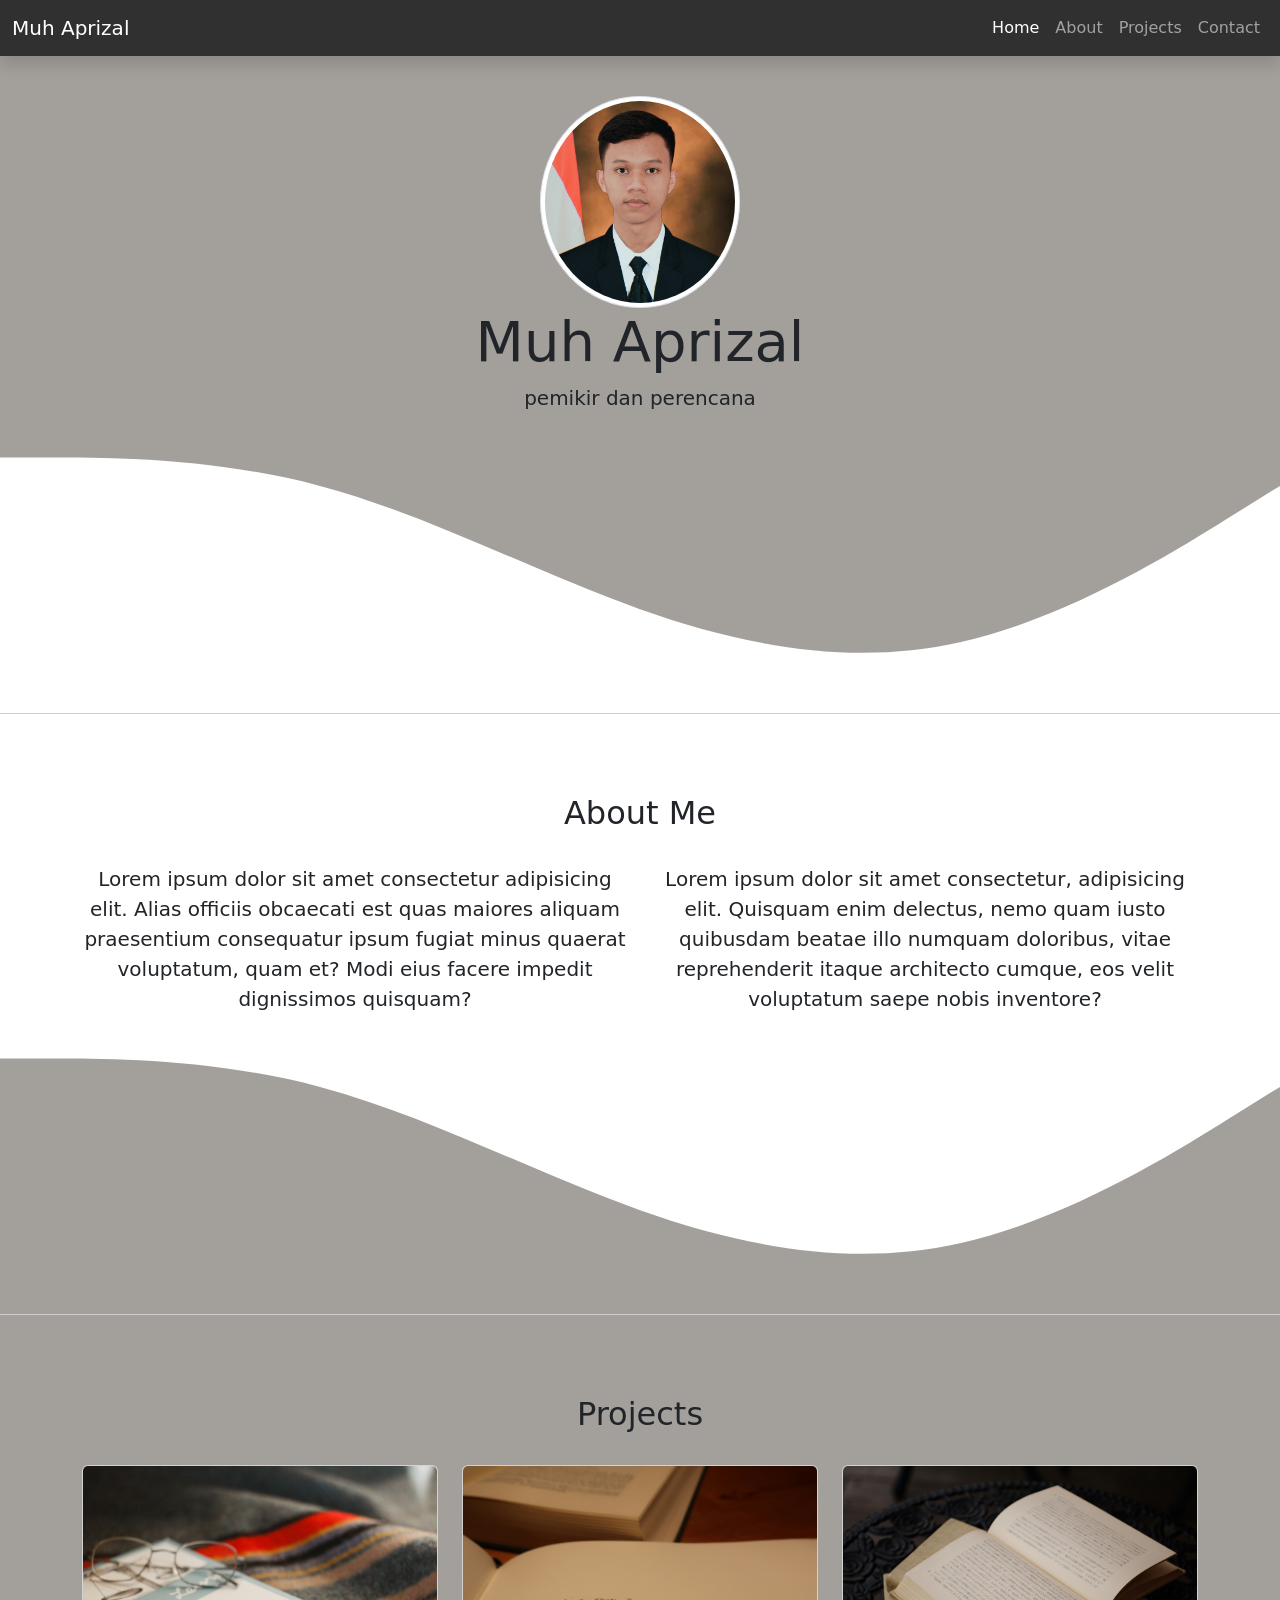
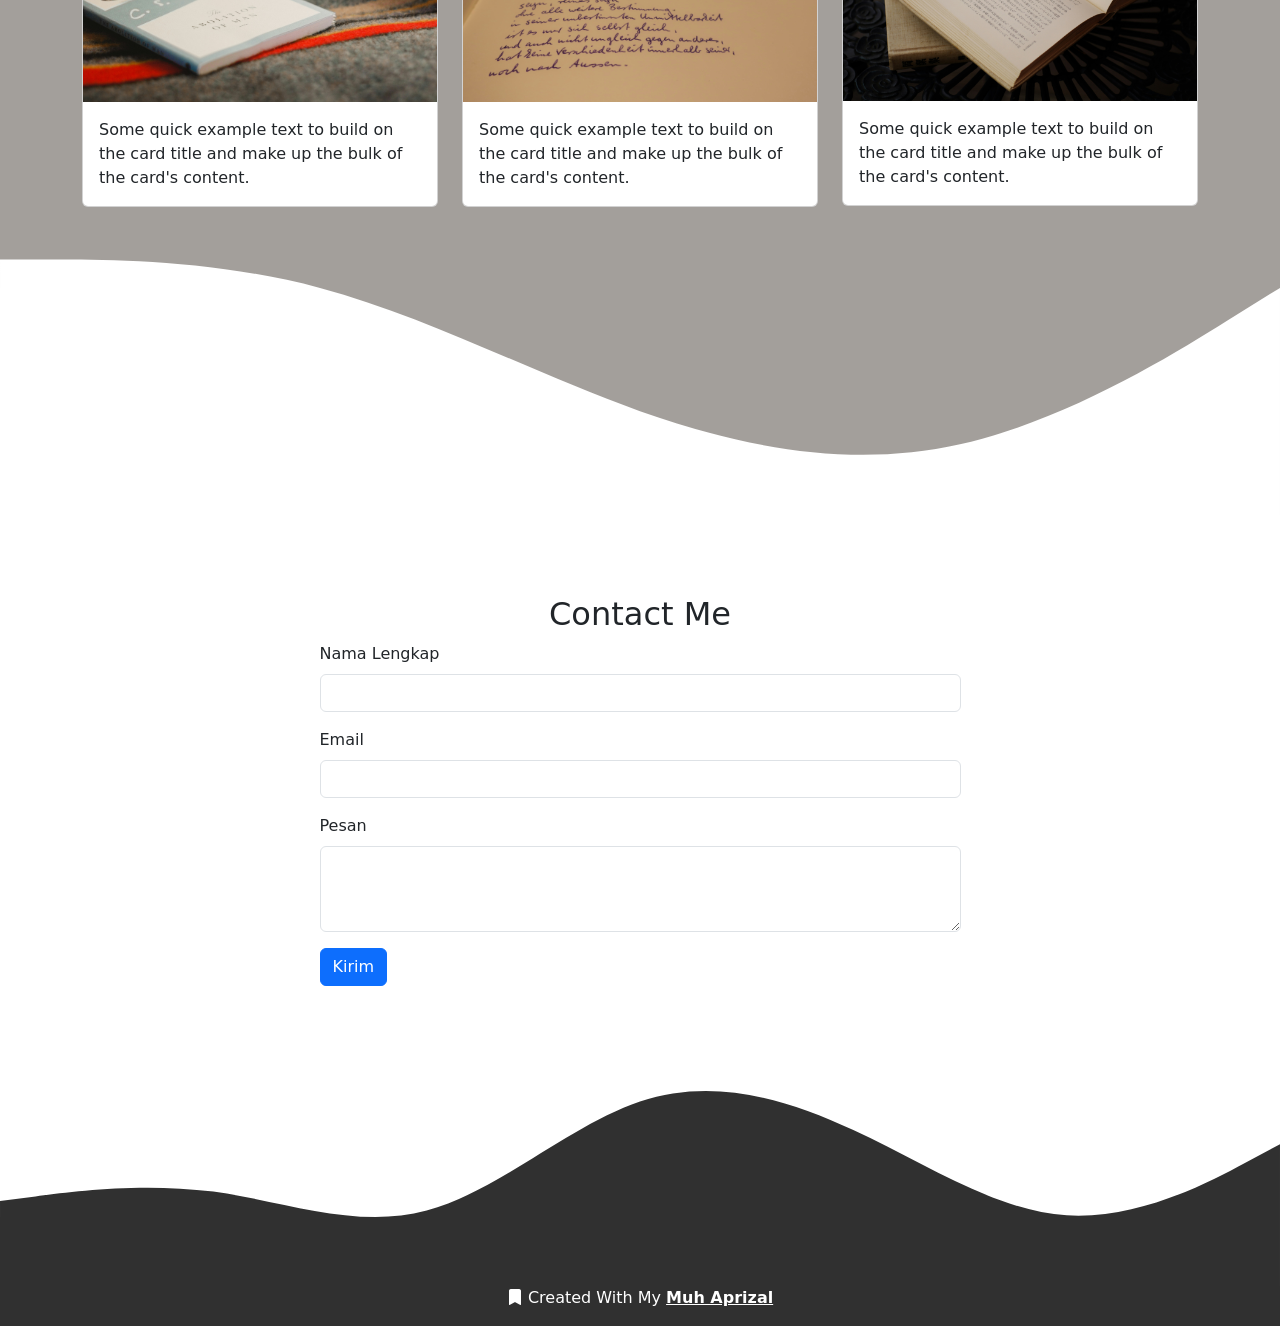
==== index.html @ a12b30f6 "p1" ====
<!DOCTYPE html>
<html lang="en">
  <head>
    <!-- Required meta tags -->
    <meta charset="utf-8" />
    <meta name="viewport" content="width=device-width, initial-scale=1" />

    <!-- Bootstrap CSS -->
    <link href="https://cdn.jsdelivr.net/npm/bootstrap@5.0.2/dist/css/bootstrap.min.css" rel="stylesheet" integrity="sha384-EVSTQN3/azprG1Anm3QDgpJLIm9Nao0Yz1ztcQTwFspd3yD65VohhpuuCOmLASjC" crossorigin="anonymous" />

    <!--Bootstrap Icon-->
    <link rel="stylesheet" href="https://cdn.jsdelivr.net/npm/bootstrap-icons@1.11.3/font/bootstrap-icons.min.css" />

    <!--my css-->
    <link rel="stylesheet" href="style.css" />

    <title>Portofolio Aapprzll</title>
  </head>
  <body id="Home">
    <!--Navbar-->
    <nav class="navbar navbar-expand-lg navbar-dark shadow fixed-top">
      <div class="container-fluid">
        <a class="navbar-brand" href="#">Muh Aprizal</a>
        <button class="navbar-toggler" type="button" data-bs-toggle="collapse" data-bs-target="#navbarNavAltMarkup" aria-controls="navbarNavAltMarkup" aria-expanded="false" aria-label="Toggle navigation">
          <span class="navbar-toggler-icon"></span>
        </button>
        <div class="collapse navbar-collapse" id="navbarNavAltMarkup">
          <div class="navbar-nav ms-auto">
            <a class="nav-link active" aria-current="page" href="#Home">Home</a>
            <a class="nav-link" href="#about">About</a>
            <a class="nav-link" href="#Projects">Projects</a>
            <a class="nav-link" href="#contact">Contact</a>
          </div>
        </div>
      </div>
    </nav>
    <!--end navbar-->

    <!--Jumbotroon-->
    <section class="jumbotron text-center">
      <img src="img/aprzl.jpg" alt="aprizal" width="200" class="rounded-circle img-thumbnail" />
      <h1 class="display-4">Muh Aprizal</h1>
      <p class="lead">pemikir dan perencana</p>
      <svg xmlns="http://www.w3.org/2000/svg" viewBox="0 0 1440 320">
        <path
          fill="#ffffff"
          fill-opacity="1"
          d="M0,32L60,32C120,32,240,32,360,64C480,96,600,160,720,202.7C840,245,960,267,1080,240C1200,213,1320,139,1380,101.3L1440,64L1440,320L1380,320C1320,320,1200,320,1080,320C960,320,840,320,720,320C600,320,480,320,360,320C240,320,120,320,60,320L0,320Z"
        ></path>
      </svg>
    </section>
    <!--n jumbotroon-->

    <!--about-->
    <section id="about">
      <div class="container">
        <div class="row text-center mb-4">
          <div class="col">
            <h2>About Me</h2>
          </div>
        </div>
        <div class="row justify-content-center fs-5 text-center">
          <div class="col-md">
            <p>
              Lorem ipsum dolor sit amet consectetur adipisicing elit. Alias officiis obcaecati est quas maiores aliquam praesentium consequatur ipsum fugiat minus quaerat voluptatum, quam et? Modi eius facere impedit dignissimos quisquam?
            </p>
          </div>
          <div class="col-md">
            <p>
              Lorem ipsum dolor sit amet consectetur, adipisicing elit. Quisquam enim delectus, nemo quam iusto quibusdam beatae illo numquam doloribus, vitae reprehenderit itaque architecto cumque, eos velit voluptatum saepe nobis
              inventore?
            </p>
          </div>
        </div>
      </div>
      <svg xmlns="http://www.w3.org/2000/svg" viewBox="0 0 1440 320">
        <path
          fill="#a39f9b"
          fill-opacity="1"
          d="M0,32L60,32C120,32,240,32,360,64C480,96,600,160,720,202.7C840,245,960,267,1080,240C1200,213,1320,139,1380,101.3L1440,64L1440,320L1380,320C1320,320,1200,320,1080,320C960,320,840,320,720,320C600,320,480,320,360,320C240,320,120,320,60,320L0,320Z"
        ></path>
      </svg>
    </section>
    <!--n about-->

    <!--Projects-->
    <section id="Projects">
      <div class="container">
        <div class="row text-center mb-4">
          <div class="col">
            <h2>Projects</h2>
          </div>
        </div>
        <div class="row justify-content-center">
          <div class="col-md-4 mb-4">
            <div class="card">
              <img src="img/proj/1.jpg" class="card-img-top" alt="proj1" />
              <div class="card-body">
                <p class="card-text">Some quick example text to build on the card title and make up the bulk of the card's content.</p>
              </div>
            </div>
          </div>
          <div class="col-md-4 mb-4">
            <div class="card">
              <img src="img/proj/2.jpg" class="card-img-top" alt="proj2" />
              <div class="card-body">
                <p class="card-text">Some quick example text to build on the card title and make up the bulk of the card's content.</p>
              </div>
            </div>
          </div>
          <div class="col-md-4 mb-4">
            <div class="card">
              <img src="img/proj/4.jpg" class="card-img-top" alt="proj4" />
              <div class="card-body">
                <p class="card-text">Some quick example text to build on the card title and make up the bulk of the card's content.</p>
              </div>
            </div>
          </div>
        </div>
      </div>
      <svg xmlns="http://www.w3.org/2000/svg" viewBox="0 0 1440 320">
        <path
          fill="#ffffff"
          fill-opacity="1"
          d="M0,32L60,32C120,32,240,32,360,64C480,96,600,160,720,202.7C840,245,960,267,1080,240C1200,213,1320,139,1380,101.3L1440,64L1440,320L1380,320C1320,320,1200,320,1080,320C960,320,840,320,720,320C600,320,480,320,360,320C240,320,120,320,60,320L0,320Z"
        ></path>
      </svg>
    </section>
    <!--n Projects-->

    <!--contak-->
    <section id="contact">
      <div class="container">
        <div class="row text-center">
          <div class="col">
            <h2>Contact Me</h2>
          </div>
        </div>
        <div class="row justify-content-center mb-3">
          <div class="col-md-7">
            <form>
              <div class="mb-3">
                <label for="name" class="form-label">Nama Lengkap</label>
                <input type="text" class="form-control" id="name" aria-describedby="name" />
              </div>
              <div class="mb-3">
                <label for="email" class="form-label">Email</label>
                <input type="email" class="form-control" id="email" aria-describedby="email" />
              </div>
              <div class="mb-3">
                <label for="pesan" class="form-label">Pesan</label>
                <textarea class="form-control" id="pesan" rows="3"></textarea>
              </div>
              <button type="submit" class="btn btn-primary">Kirim</button>
            </form>
          </div>
        </div>
      </div>
      <svg xmlns="http://www.w3.org/2000/svg" viewBox="0 0 1440 320">
        <path
          fill="#303030"
          fill-opacity="1"
          d="M0,224L40,218.7C80,213,160,203,240,213.3C320,224,400,256,480,234.7C560,213,640,139,720,112C800,85,880,107,960,144C1040,181,1120,235,1200,240C1280,245,1360,203,1400,181.3L1440,160L1440,320L1400,320C1360,320,1280,320,1200,320C1120,320,1040,320,960,320C880,320,800,320,720,320C640,320,560,320,480,320C400,320,320,320,240,320C160,320,80,320,40,320L0,320Z"
        ></path>
      </svg>
    </section>
    <!--n contak-->

    <!--footer-->
    <footer id="penulis">
      <p class="text-white text-center pb-3"><i class="bi bi-bookmark-fill"></i> Created With My <a href="#" class="text-white fw-bold">Muh Aprizal</a></p>
    </footer>
    <!--n footer-->

    <!-- Optional JavaScript; choose one of the two! -->

    <!-- Option 1: Bootstrap Bundle with Popper -->
    <script src="https://cdn.jsdelivr.net/npm/bootstrap@5.0.2/dist/js/bootstrap.bundle.min.js" integrity="sha384-MrcW6ZMFYlzcLA8Nl+NtUVF0sA7MsXsP1UyJoMp4YLEuNSfAP+JcXn/tWtIaxVXM" crossorigin="anonymous"></script>

    <!-- Option 2: Separate Popper and Bootstrap JS -->
    <!--
    <script src="https://cdn.jsdelivr.net/npm/@popperjs/core@2.9.2/dist/umd/popper.min.js" integrity="sha384-IQsoLXl5PILFhosVNubq5LC7Qb9DXgDA9i+tQ8Zj3iwWAwPtgFTxbJ8NT4GN1R8p" crossorigin="anonymous"></script>
    <script src="https://cdn.jsdelivr.net/npm/bootstrap@5.0.2/dist/js/bootstrap.min.js" integrity="sha384-cVKIPhGWiC2Al4u+LWgxfKTRIcfu0JTxR+EQDz/bgldoEyl4H0zUF0QKbrJ0EcQF" crossorigin="anonymous"></script>
    -->
  </body>
</html>
---- style.css ----
.jumbotron {
  padding-top: 6rem;
  background-color: #a39f9b;
}

.navbar {
  background-color: #303030;
}

#Projects {
  background-color: #a39f9b;
}

#penulis {
  background-color: #303030;
}

section {
  padding-top: 5rem;
}
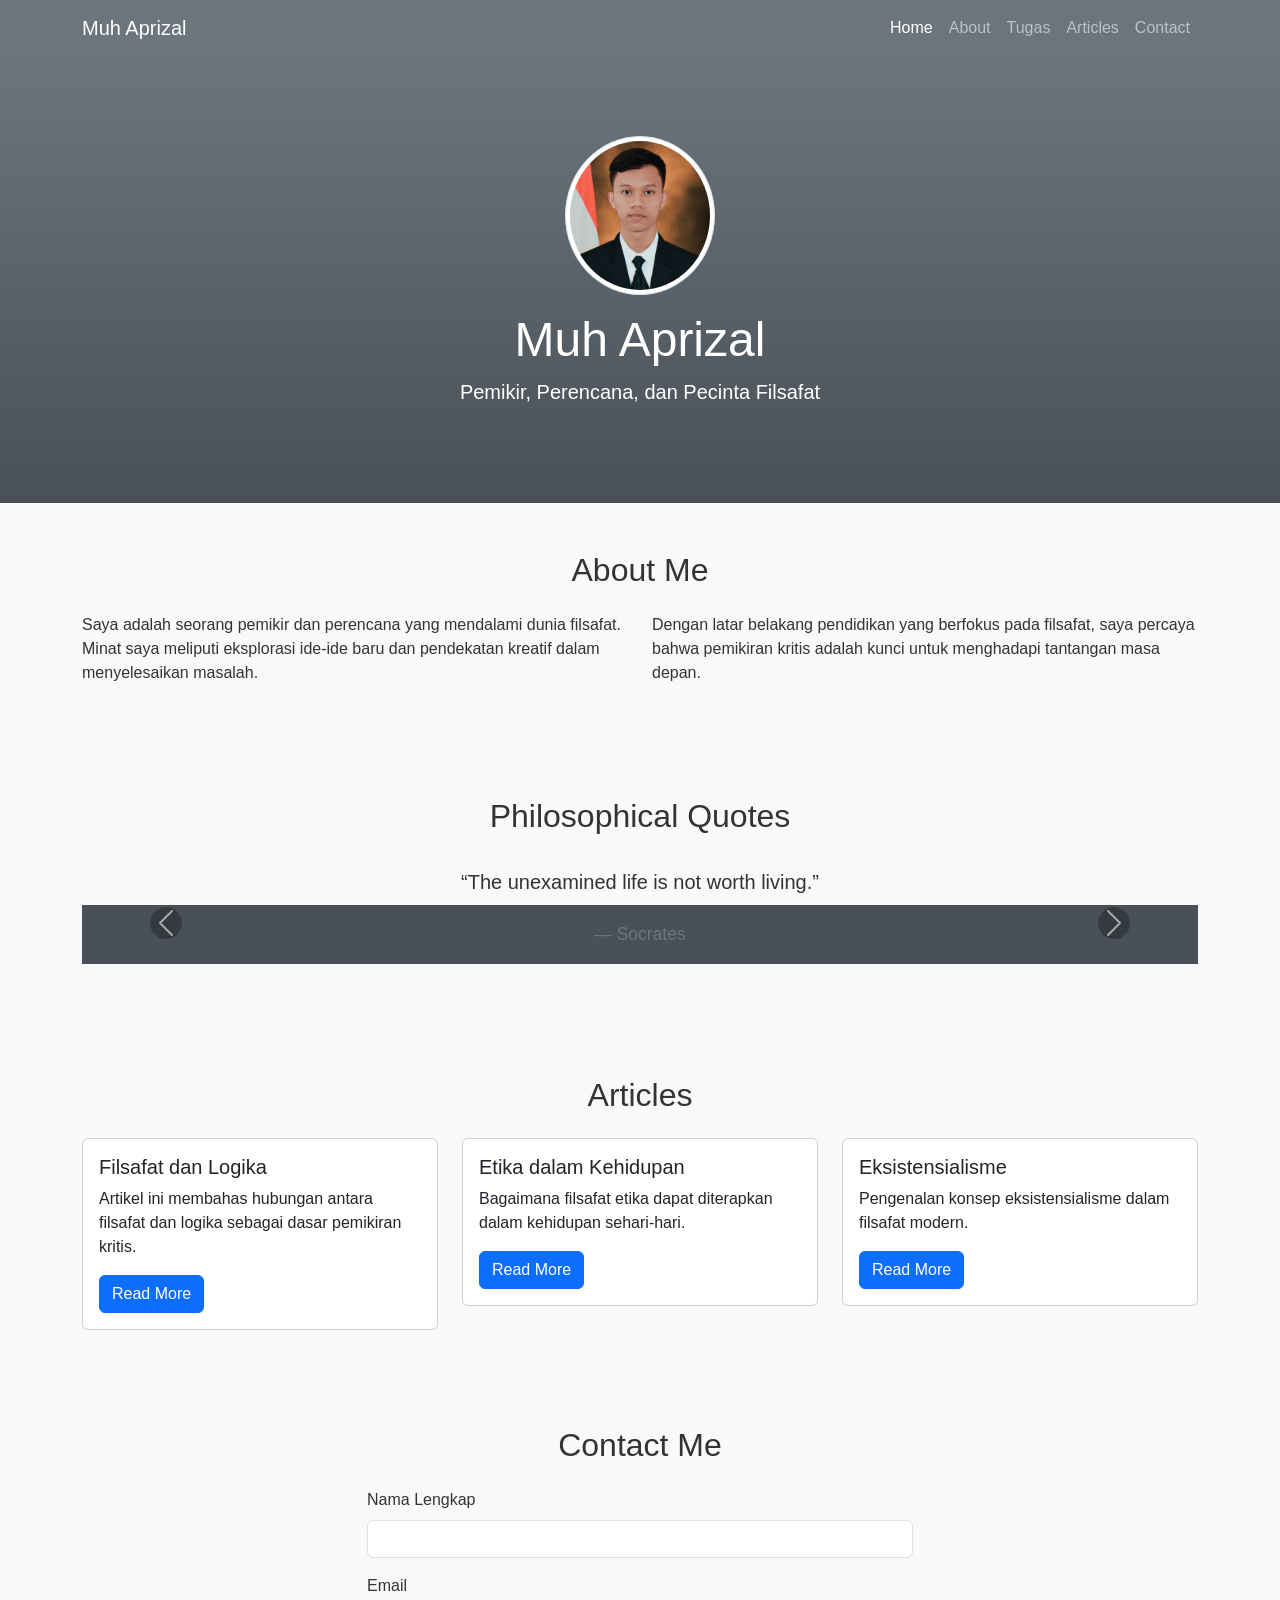
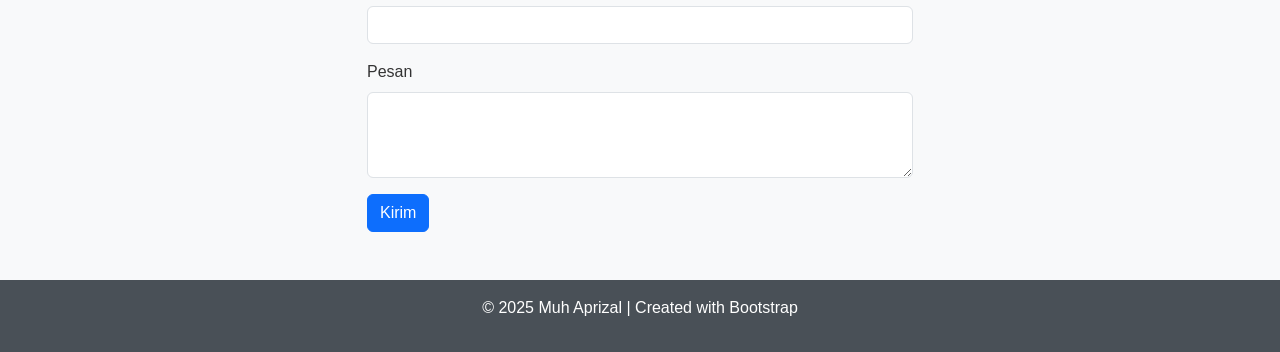
==== commit 281ab1f0: "perubahan perubahan banyak" ====
--- a/index.html
+++ b/index.html
@@ -8,179 +8,187 @@
     <!-- Bootstrap CSS -->
     <link href="https://cdn.jsdelivr.net/npm/bootstrap@5.0.2/dist/css/bootstrap.min.css" rel="stylesheet" integrity="sha384-EVSTQN3/azprG1Anm3QDgpJLIm9Nao0Yz1ztcQTwFspd3yD65VohhpuuCOmLASjC" crossorigin="anonymous" />
 
-    <!--Bootstrap Icon-->
+    <!-- Bootstrap Icons -->
     <link rel="stylesheet" href="https://cdn.jsdelivr.net/npm/bootstrap-icons@1.11.3/font/bootstrap-icons.min.css" />
 
-    <!--my css-->
-    <link rel="stylesheet" href="style.css" />
+    <title>Portofolio Muh Aprizal</title>
 
-    <title>Portofolio Aapprzll</title>
+    <style>
+      body {
+        font-family: Arial, sans-serif;
+        background-color: #f8f9fa;
+        color: #333;
+      }
+      .navbar {
+        background-color: #6c757d;
+      }
+      .jumbotron {
+        background: linear-gradient(to bottom, #6c757d, #495057);
+        color: white;
+        padding: 5rem 2rem;
+      }
+      footer {
+        background-color: #495057;
+        color: white;
+        padding: 1rem 0;
+      }
+
+    
+    </style>
   </head>
-  <body id="Home">
-    <!--Navbar-->
-    <nav class="navbar navbar-expand-lg navbar-dark shadow fixed-top">
-      <div class="container-fluid">
+  <body>
+    <!-- Navbar -->
+    <nav class="navbar navbar-expand-lg navbar-dark">
+      <div class="container">
         <a class="navbar-brand" href="#">Muh Aprizal</a>
-        <button class="navbar-toggler" type="button" data-bs-toggle="collapse" data-bs-target="#navbarNavAltMarkup" aria-controls="navbarNavAltMarkup" aria-expanded="false" aria-label="Toggle navigation">
+        <button class="navbar-toggler" type="button" data-bs-toggle="collapse" data-bs-target="#navbarNav">
           <span class="navbar-toggler-icon"></span>
         </button>
-        <div class="collapse navbar-collapse" id="navbarNavAltMarkup">
-          <div class="navbar-nav ms-auto">
-            <a class="nav-link active" aria-current="page" href="#Home">Home</a>
-            <a class="nav-link" href="#about">About</a>
-            <a class="nav-link" href="#Projects">Projects</a>
-            <a class="nav-link" href="#contact">Contact</a>
+        <div class="collapse navbar-collapse" id="navbarNav">
+          <ul class="navbar-nav ms-auto">
+            <li class="nav-item"><a class="nav-link active" href="#home">Home</a></li>
+            <li class="nav-item"><a class="nav-link" href="#about">About</a></li>
+            <li class="nav-item"><a class="nav-link" href="halaman_3.html">Tugas</a></li>
+            <li class="nav-item"><a class="nav-link" href="#articles">Articles</a></li>
+            <li class="nav-item"><a class="nav-link" href="#contact">Contact</a></li>
+          </ul>
+        </div>
+      </div>
+    </nav>
+
+    <!-- Jumbotron -->
+    <section class="jumbotron text-center">
+      <div class="container">
+        <img src="img/aprzl.jpg" alt="Muh Aprizal" width="150" class="rounded-circle img-thumbnail mb-3" />
+        <h1 class="display-5">Muh Aprizal</h1>
+        <p class="lead">Pemikir, Perencana, dan Pecinta Filsafat</p>
+      </div>
+    </section>
+
+    <!-- About Section -->
+    <section id="about" class="py-5">
+      <div class="container">
+        <h2 class="text-center mb-4">About Me</h2>
+        <div class="row">
+          <div class="col-md-6">
+            <p>Saya adalah seorang pemikir dan perencana yang mendalami dunia filsafat. Minat saya meliputi eksplorasi ide-ide baru dan pendekatan kreatif dalam menyelesaikan masalah.</p>
+          </div>
+          <div class="col-md-6">
+            <p>Dengan latar belakang pendidikan yang berfokus pada filsafat, saya percaya bahwa pemikiran kritis adalah kunci untuk menghadapi tantangan masa depan.</p>
           </div>
         </div>
       </div>
-    </nav>
-    <!--end navbar-->
+    </section>
 
-    <!--Jumbotroon-->
-    <section class="jumbotron text-center">
-      <img src="img/aprzl.jpg" alt="aprizal" width="200" class="rounded-circle img-thumbnail" />
-      <h1 class="display-4">Muh Aprizal</h1>
-      <p class="lead">pemikir dan perencana</p>
-      <svg xmlns="http://www.w3.org/2000/svg" viewBox="0 0 1440 320">
-        <path
-          fill="#ffffff"
-          fill-opacity="1"
-          d="M0,32L60,32C120,32,240,32,360,64C480,96,600,160,720,202.7C840,245,960,267,1080,240C1200,213,1320,139,1380,101.3L1440,64L1440,320L1380,320C1320,320,1200,320,1080,320C960,320,840,320,720,320C600,320,480,320,360,320C240,320,120,320,60,320L0,320Z"
-        ></path>
-      </svg>
-    </section>
-    <!--n jumbotroon-->
-
-    <!--about-->
-    <section id="about">
-      <div class="container">
-        <div class="row text-center mb-4">
-          <div class="col">
-            <h2>About Me</h2>
+    <!-- Quote Section -->
+    <section id="quote" class="bg-light py-5">
+        <div class="container">
+          <div class="row text-center mb-4">
+            <div class="col">
+              <h2>Philosophical Quotes</h2>
+            </div>
+          </div>
+          <div id="carouselExampleIndicators" class="carousel slide" data-bs-ride="carousel">
+            <div class="carousel-inner text-center">
+              <div class="carousel-item active">
+                <blockquote class="blockquote">
+                  <p class="mb-4">“The unexamined life is not worth living.”</p>
+                  <footer class="blockquote-footer">Socrates</footer>
+                </blockquote>
+              </div>
+              <div class="carousel-item">
+                <blockquote class="blockquote">
+                  <p class="mb-4">“Happiness is not an ideal of reason but of imagination.”</p>
+                  <footer class="blockquote-footer">Immanuel Kant</footer>
+                </blockquote>
+              </div>
+              <div class="carousel-item">
+                <blockquote class="blockquote">
+                  <p class="mb-4">“I think therefore I am.”</p>
+                  <footer class="blockquote-footer">René Descartes</footer>
+                </blockquote>
+              </div>
+            </div>
+            <button class="carousel-control-prev" type="button" data-bs-target="#carouselExampleIndicators" data-bs-slide="prev">
+              <span class="carousel-control-prev-icon bg-dark rounded-circle p-2" aria-hidden="true"></span>
+              <span class="visually-hidden">Previous</span>
+            </button>
+            <button class="carousel-control-next" type="button" data-bs-target="#carouselExampleIndicators" data-bs-slide="next">
+              <span class="carousel-control-next-icon bg-dark rounded-circle p-2" aria-hidden="true"></span>
+              <span class="visually-hidden">Next</span>
+            </button>
           </div>
         </div>
-        <div class="row justify-content-center fs-5 text-center">
-          <div class="col-md">
-            <p>
-              Lorem ipsum dolor sit amet consectetur adipisicing elit. Alias officiis obcaecati est quas maiores aliquam praesentium consequatur ipsum fugiat minus quaerat voluptatum, quam et? Modi eius facere impedit dignissimos quisquam?
-            </p>
-          </div>
-          <div class="col-md">
-            <p>
-              Lorem ipsum dolor sit amet consectetur, adipisicing elit. Quisquam enim delectus, nemo quam iusto quibusdam beatae illo numquam doloribus, vitae reprehenderit itaque architecto cumque, eos velit voluptatum saepe nobis
-              inventore?
-            </p>
-          </div>
-        </div>
-      </div>
-      <svg xmlns="http://www.w3.org/2000/svg" viewBox="0 0 1440 320">
-        <path
-          fill="#a39f9b"
-          fill-opacity="1"
-          d="M0,32L60,32C120,32,240,32,360,64C480,96,600,160,720,202.7C840,245,960,267,1080,240C1200,213,1320,139,1380,101.3L1440,64L1440,320L1380,320C1320,320,1200,320,1080,320C960,320,840,320,720,320C600,320,480,320,360,320C240,320,120,320,60,320L0,320Z"
-        ></path>
-      </svg>
-    </section>
-    <!--n about-->
-
-    <!--Projects-->
-    <section id="Projects">
+      </section>
+      <!-- End Quote Section -->
+    <!-- Articles Section -->
+    <section id="articles" class="py-5">
       <div class="container">
-        <div class="row text-center mb-4">
-          <div class="col">
-            <h2>Projects</h2>
-          </div>
-        </div>
-        <div class="row justify-content-center">
-          <div class="col-md-4 mb-4">
+        <h2 class="text-center mb-4">Articles</h2>
+        <div class="row">
+          <div class="col-md-4">
             <div class="card">
-              <img src="img/proj/1.jpg" class="card-img-top" alt="proj1" />
               <div class="card-body">
-                <p class="card-text">Some quick example text to build on the card title and make up the bulk of the card's content.</p>
+                <h5 class="card-title">Filsafat dan Logika</h5>
+                <p class="card-text">Artikel ini membahas hubungan antara filsafat dan logika sebagai dasar pemikiran kritis.</p>
+                <a href="#" class="btn btn-primary">Read More</a>
               </div>
             </div>
           </div>
-          <div class="col-md-4 mb-4">
+          <div class="col-md-4">
             <div class="card">
-              <img src="img/proj/2.jpg" class="card-img-top" alt="proj2" />
               <div class="card-body">
-                <p class="card-text">Some quick example text to build on the card title and make up the bulk of the card's content.</p>
+                <h5 class="card-title">Etika dalam Kehidupan</h5>
+                <p class="card-text">Bagaimana filsafat etika dapat diterapkan dalam kehidupan sehari-hari.</p>
+                <a href="#" class="btn btn-primary">Read More</a>
               </div>
             </div>
           </div>
-          <div class="col-md-4 mb-4">
+          <div class="col-md-4">
             <div class="card">
-              <img src="img/proj/4.jpg" class="card-img-top" alt="proj4" />
               <div class="card-body">
-                <p class="card-text">Some quick example text to build on the card title and make up the bulk of the card's content.</p>
+                <h5 class="card-title">Eksistensialisme</h5>
+                <p class="card-text">Pengenalan konsep eksistensialisme dalam filsafat modern.</p>
+                <a href="#" class="btn btn-primary">Read More</a>
               </div>
             </div>
           </div>
         </div>
       </div>
-      <svg xmlns="http://www.w3.org/2000/svg" viewBox="0 0 1440 320">
-        <path
-          fill="#ffffff"
-          fill-opacity="1"
-          d="M0,32L60,32C120,32,240,32,360,64C480,96,600,160,720,202.7C840,245,960,267,1080,240C1200,213,1320,139,1380,101.3L1440,64L1440,320L1380,320C1320,320,1200,320,1080,320C960,320,840,320,720,320C600,320,480,320,360,320C240,320,120,320,60,320L0,320Z"
-        ></path>
-      </svg>
     </section>
-    <!--n Projects-->
 
-    <!--contak-->
-    <section id="contact">
+    <!-- Contact Section -->
+    <section id="contact" class="bg-light py-5">
       <div class="container">
-        <div class="row text-center">
-          <div class="col">
-            <h2>Contact Me</h2>
-          </div>
-        </div>
-        <div class="row justify-content-center mb-3">
-          <div class="col-md-7">
+        <h2 class="text-center mb-4">Contact Me</h2>
+        <div class="row justify-content-center">
+          <div class="col-md-6">
             <form>
               <div class="mb-3">
                 <label for="name" class="form-label">Nama Lengkap</label>
-                <input type="text" class="form-control" id="name" aria-describedby="name" />
+                <input type="text" class="form-control" id="name" />
               </div>
               <div class="mb-3">
                 <label for="email" class="form-label">Email</label>
-                <input type="email" class="form-control" id="email" aria-describedby="email" />
+                <input type="email" class="form-control" id="email" />
               </div>
               <div class="mb-3">
-                <label for="pesan" class="form-label">Pesan</label>
-                <textarea class="form-control" id="pesan" rows="3"></textarea>
+                <label for="message" class="form-label">Pesan</label>
+                <textarea class="form-control" id="message" rows="3"></textarea>
               </div>
               <button type="submit" class="btn btn-primary">Kirim</button>
             </form>
           </div>
         </div>
       </div>
-      <svg xmlns="http://www.w3.org/2000/svg" viewBox="0 0 1440 320">
-        <path
-          fill="#303030"
-          fill-opacity="1"
-          d="M0,224L40,218.7C80,213,160,203,240,213.3C320,224,400,256,480,234.7C560,213,640,139,720,112C800,85,880,107,960,144C1040,181,1120,235,1200,240C1280,245,1360,203,1400,181.3L1440,160L1440,320L1400,320C1360,320,1280,320,1200,320C1120,320,1040,320,960,320C880,320,800,320,720,320C640,320,560,320,480,320C400,320,320,320,240,320C160,320,80,320,40,320L0,320Z"
-        ></path>
-      </svg>
     </section>
-    <!--n contak-->
 
-    <!--footer-->
-    <footer id="penulis">
-      <p class="text-white text-center pb-3"><i class="bi bi-bookmark-fill"></i> Created With My <a href="#" class="text-white fw-bold">Muh Aprizal</a></p>
+    <!-- Footer -->
+    <footer class="text-center">
+      <p>&copy; 2025 Muh Aprizal | Created with Bootstrap</p>
     </footer>
-    <!--n footer-->
 
-    <!-- Optional JavaScript; choose one of the two! -->
-
-    <!-- Option 1: Bootstrap Bundle with Popper -->
-    <script src="https://cdn.jsdelivr.net/npm/bootstrap@5.0.2/dist/js/bootstrap.bundle.min.js" integrity="sha384-MrcW6ZMFYlzcLA8Nl+NtUVF0sA7MsXsP1UyJoMp4YLEuNSfAP+JcXn/tWtIaxVXM" crossorigin="anonymous"></script>
-
-    <!-- Option 2: Separate Popper and Bootstrap JS -->
-    <!--
-    <script src="https://cdn.jsdelivr.net/npm/@popperjs/core@2.9.2/dist/umd/popper.min.js" integrity="sha384-IQsoLXl5PILFhosVNubq5LC7Qb9DXgDA9i+tQ8Zj3iwWAwPtgFTxbJ8NT4GN1R8p" crossorigin="anonymous"></script>
-    <script src="https://cdn.jsdelivr.net/npm/bootstrap@5.0.2/dist/js/bootstrap.min.js" integrity="sha384-cVKIPhGWiC2Al4u+LWgxfKTRIcfu0JTxR+EQDz/bgldoEyl4H0zUF0QKbrJ0EcQF" crossorigin="anonymous"></script>
-    -->
+    <!-- Bootstrap JS -->
+    <script src="https://cdn.jsdelivr.net/npm/bootstrap@5.0.2/dist/js/bootstrap.bundle.min.js"></script>
   </body>
 </html>
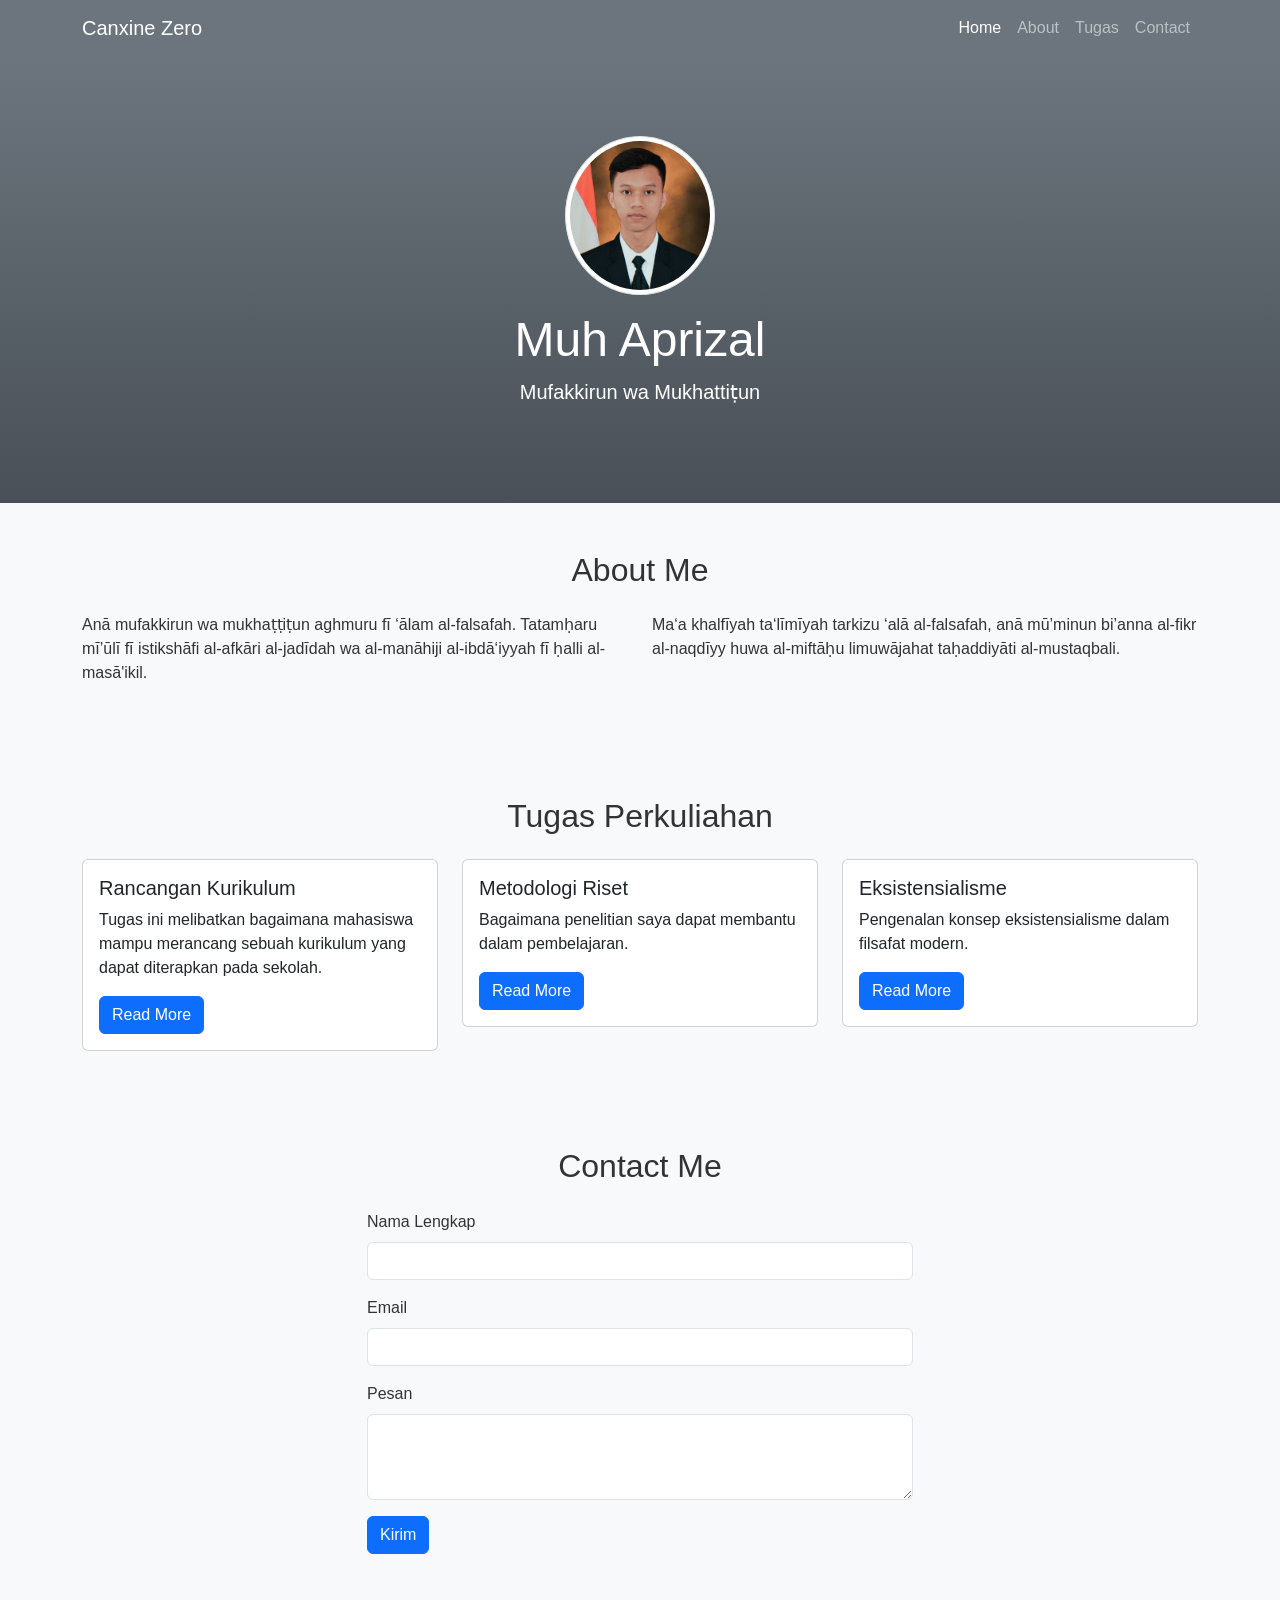
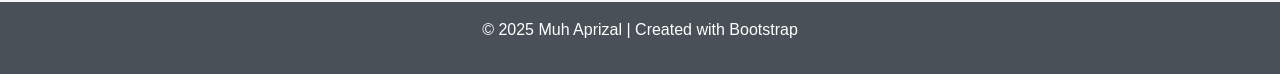
==== commit 1395b605: "update" ====
--- a/index.html
+++ b/index.html
@@ -40,7 +40,7 @@
     <!-- Navbar -->
     <nav class="navbar navbar-expand-lg navbar-dark">
       <div class="container">
-        <a class="navbar-brand" href="#">Muh Aprizal</a>
+        <a class="navbar-brand" href="#">Canxine Zero</a>
         <button class="navbar-toggler" type="button" data-bs-toggle="collapse" data-bs-target="#navbarNav">
           <span class="navbar-toggler-icon"></span>
         </button>
@@ -48,8 +48,7 @@
           <ul class="navbar-nav ms-auto">
             <li class="nav-item"><a class="nav-link active" href="#home">Home</a></li>
             <li class="nav-item"><a class="nav-link" href="#about">About</a></li>
-            <li class="nav-item"><a class="nav-link" href="halaman_3.html">Tugas</a></li>
-            <li class="nav-item"><a class="nav-link" href="#articles">Articles</a></li>
+            <li class="nav-item"><a class="nav-link" href="#articles">Tugas</a></li>
             <li class="nav-item"><a class="nav-link" href="#contact">Contact</a></li>
           </ul>
         </div>
@@ -61,7 +60,7 @@
       <div class="container">
         <img src="img/aprzl.jpg" alt="Muh Aprizal" width="150" class="rounded-circle img-thumbnail mb-3" />
         <h1 class="display-5">Muh Aprizal</h1>
-        <p class="lead">Pemikir, Perencana, dan Pecinta Filsafat</p>
+        <p class="lead">Mufakkirun wa Mukhattiṭun</p>
       </div>
     </section>
 
@@ -71,76 +70,36 @@
         <h2 class="text-center mb-4">About Me</h2>
         <div class="row">
           <div class="col-md-6">
-            <p>Saya adalah seorang pemikir dan perencana yang mendalami dunia filsafat. Minat saya meliputi eksplorasi ide-ide baru dan pendekatan kreatif dalam menyelesaikan masalah.</p>
+            <p>Anā mufakkirun wa mukhaṭṭiṭun aghmuru fī ‘ālam al-falsafah. Tatamḥaru mī’ūlī fī istikshāfi al-afkāri al-jadīdah wa al-manāhiji al-ibdā‘iyyah fī ḥalli al-masā'ikil.</p>
           </div>
           <div class="col-md-6">
-            <p>Dengan latar belakang pendidikan yang berfokus pada filsafat, saya percaya bahwa pemikiran kritis adalah kunci untuk menghadapi tantangan masa depan.</p>
+            <p>Ma‘a khalfīyah ta‘līmīyah tarkizu ‘alā al-falsafah, anā mū’minun bi’anna al-fikr al-naqdīyy huwa al-miftāḥu limuwājahat taḥaddiyāti al-mustaqbali.</p>
           </div>
         </div>
       </div>
     </section>
 
-    <!-- Quote Section -->
-    <section id="quote" class="bg-light py-5">
-        <div class="container">
-          <div class="row text-center mb-4">
-            <div class="col">
-              <h2>Philosophical Quotes</h2>
-            </div>
-          </div>
-          <div id="carouselExampleIndicators" class="carousel slide" data-bs-ride="carousel">
-            <div class="carousel-inner text-center">
-              <div class="carousel-item active">
-                <blockquote class="blockquote">
-                  <p class="mb-4">“The unexamined life is not worth living.”</p>
-                  <footer class="blockquote-footer">Socrates</footer>
-                </blockquote>
-              </div>
-              <div class="carousel-item">
-                <blockquote class="blockquote">
-                  <p class="mb-4">“Happiness is not an ideal of reason but of imagination.”</p>
-                  <footer class="blockquote-footer">Immanuel Kant</footer>
-                </blockquote>
-              </div>
-              <div class="carousel-item">
-                <blockquote class="blockquote">
-                  <p class="mb-4">“I think therefore I am.”</p>
-                  <footer class="blockquote-footer">René Descartes</footer>
-                </blockquote>
-              </div>
-            </div>
-            <button class="carousel-control-prev" type="button" data-bs-target="#carouselExampleIndicators" data-bs-slide="prev">
-              <span class="carousel-control-prev-icon bg-dark rounded-circle p-2" aria-hidden="true"></span>
-              <span class="visually-hidden">Previous</span>
-            </button>
-            <button class="carousel-control-next" type="button" data-bs-target="#carouselExampleIndicators" data-bs-slide="next">
-              <span class="carousel-control-next-icon bg-dark rounded-circle p-2" aria-hidden="true"></span>
-              <span class="visually-hidden">Next</span>
-            </button>
-          </div>
-        </div>
-      </section>
-      <!-- End Quote Section -->
+    
     <!-- Articles Section -->
     <section id="articles" class="py-5">
       <div class="container">
-        <h2 class="text-center mb-4">Articles</h2>
+        <h2 class="text-center mb-4">Tugas Perkuliahan</h2>
         <div class="row">
           <div class="col-md-4">
             <div class="card">
               <div class="card-body">
-                <h5 class="card-title">Filsafat dan Logika</h5>
-                <p class="card-text">Artikel ini membahas hubungan antara filsafat dan logika sebagai dasar pemikiran kritis.</p>
-                <a href="#" class="btn btn-primary">Read More</a>
+                <h5 class="card-title">Rancangan Kurikulum</h5>
+                <p class="card-text">Tugas ini melibatkan bagaimana mahasiswa mampu merancang sebuah kurikulum yang dapat diterapkan pada sekolah.</p>
+                <a href="halaman_3.html" class="btn btn-primary">Read More</a>
               </div>
             </div>
           </div>
           <div class="col-md-4">
             <div class="card">
               <div class="card-body">
-                <h5 class="card-title">Etika dalam Kehidupan</h5>
-                <p class="card-text">Bagaimana filsafat etika dapat diterapkan dalam kehidupan sehari-hari.</p>
-                <a href="#" class="btn btn-primary">Read More</a>
+                <h5 class="card-title">Metodologi Riset</h5>
+                <p class="card-text">Bagaimana penelitian saya dapat membantu dalam pembelajaran.</p>
+                <a href="https://youtu.be/0YmWPMhr_x8?si=jO9EA53_X067YHM_" class="btn btn-primary">Read More</a>
               </div>
             </div>
           </div>
@@ -149,7 +108,7 @@
               <div class="card-body">
                 <h5 class="card-title">Eksistensialisme</h5>
                 <p class="card-text">Pengenalan konsep eksistensialisme dalam filsafat modern.</p>
-                <a href="#" class="btn btn-primary">Read More</a>
+                <a href="https://id.wikipedia.org/wiki/Eksistensialisme" class="btn btn-primary">Read More</a>
               </div>
             </div>
           </div>
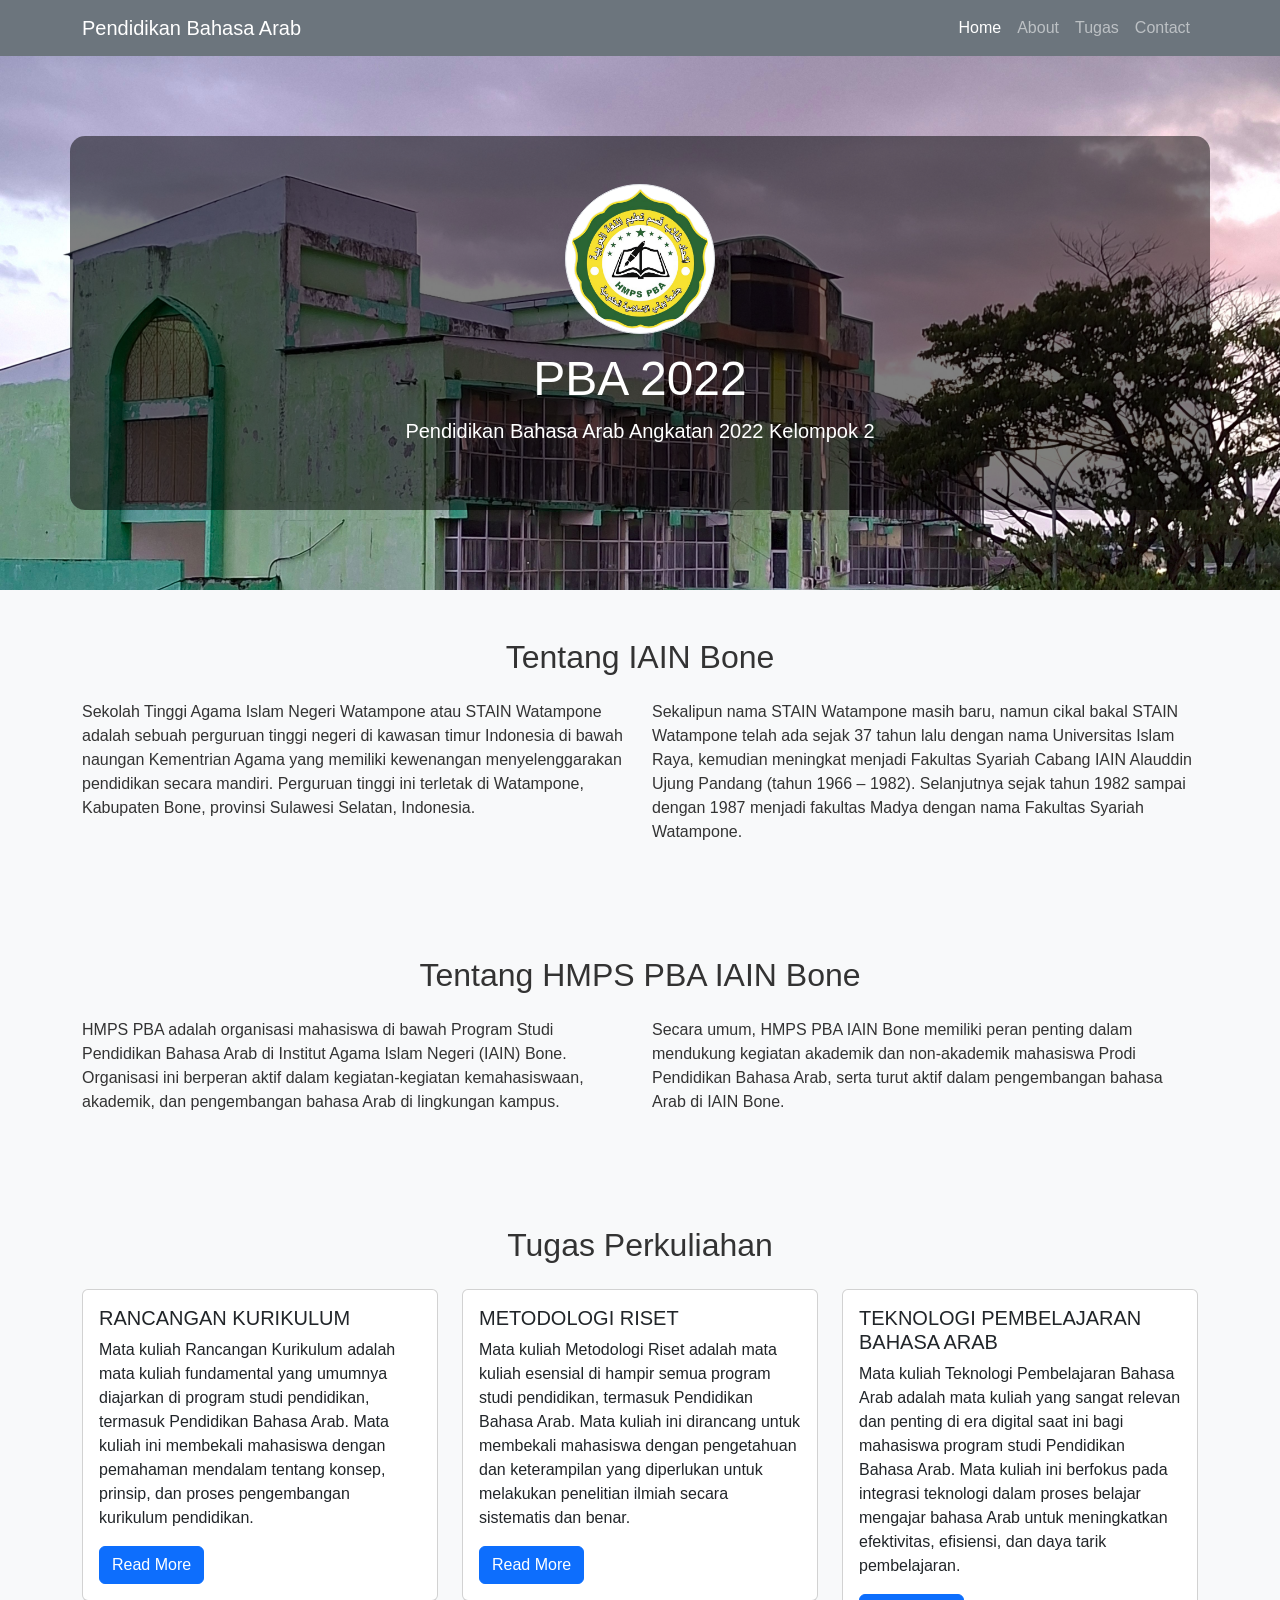
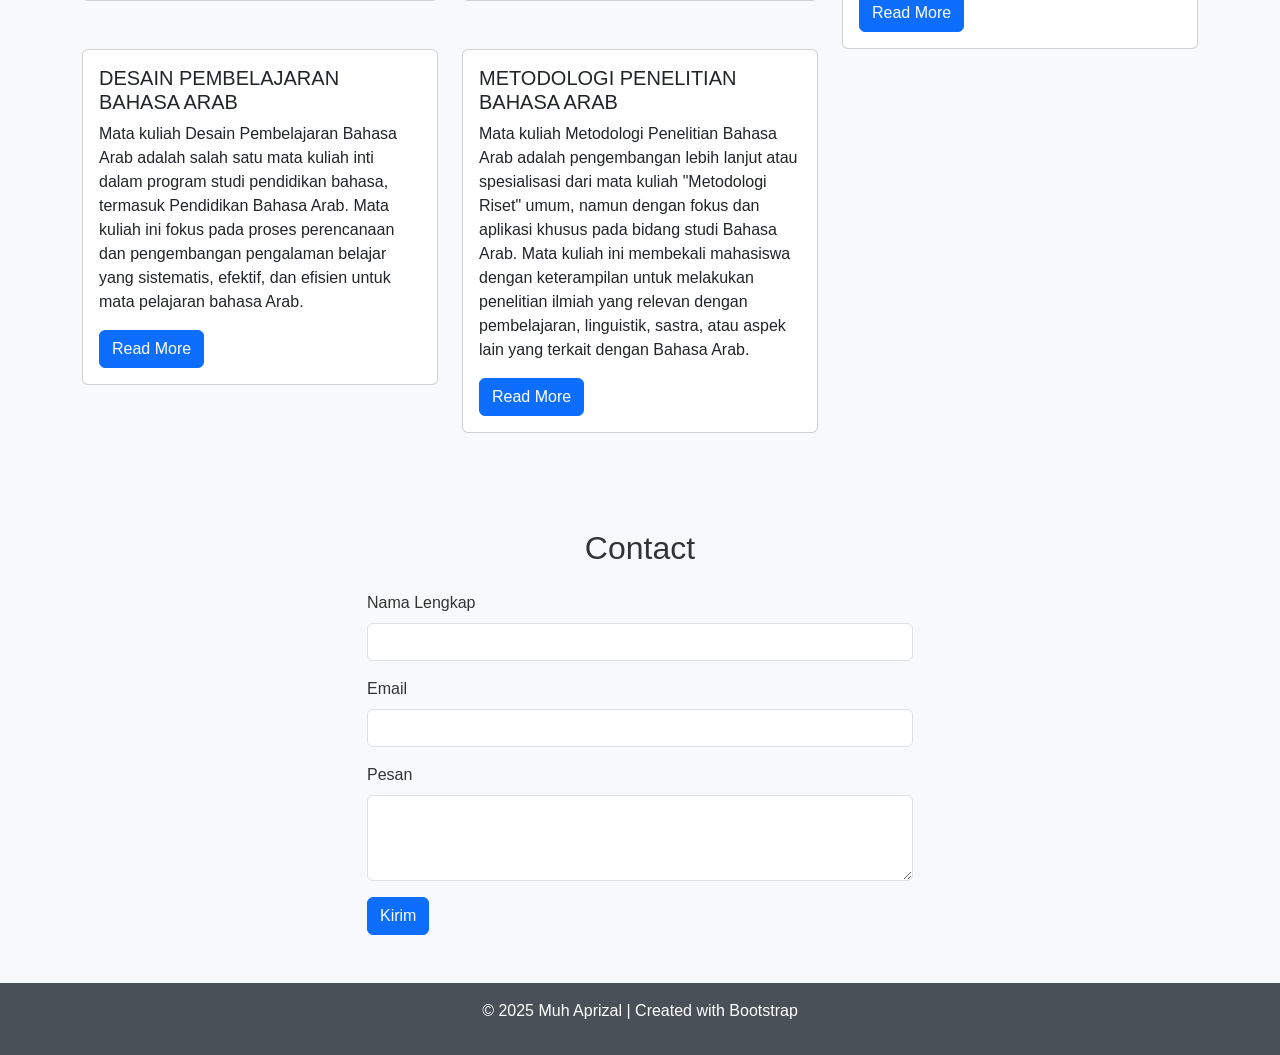
==== commit 1f2b0fcd: "Edit jumbotron: tambahkan background sampul" ====
--- a/index.html
+++ b/index.html
@@ -11,7 +11,7 @@
     <!-- Bootstrap Icons -->
     <link rel="stylesheet" href="https://cdn.jsdelivr.net/npm/bootstrap-icons@1.11.3/font/bootstrap-icons.min.css" />
 
-    <title>Portofolio Muh Aprizal</title>
+    <title>PBA-IAIN-BONE</title>
 
     <style>
       body {
@@ -40,7 +40,7 @@
     <!-- Navbar -->
     <nav class="navbar navbar-expand-lg navbar-dark">
       <div class="container">
-        <a class="navbar-brand" href="#">Canxine Zero</a>
+        <a class="navbar-brand" href="#">Pendidikan Bahasa Arab</a>
         <button class="navbar-toggler" type="button" data-bs-toggle="collapse" data-bs-target="#navbarNav">
           <span class="navbar-toggler-icon"></span>
         </button>
@@ -56,24 +56,37 @@
     </nav>
 
     <!-- Jumbotron -->
-    <section class="jumbotron text-center">
-      <div class="container">
-        <img src="img/aprzl.jpg" alt="Muh Aprizal" width="150" class="rounded-circle img-thumbnail mb-3" />
-        <h1 class="display-5">Muh Aprizal</h1>
-        <p class="lead">Mufakkirun wa Mukhattiṭun</p>
+    <section class="jumbotron text-center" style="background-image: url('img/sampul.jpg'); background-size: cover; background-position: center; color: white;">
+      <div class="container py-5" style="background-color: rgba(0, 0, 0, 0.5); border-radius: 15px;">
+        <img src="img/logo.PNG" alt="Muh Aprizal" width="150" class="rounded-circle img-thumbnail mb-3" />
+        <h1 class="display-5">PBA 2022</h1>
+        <p class="lead">Pendidikan Bahasa Arab Angkatan 2022 Kelompok 2</p>
       </div>
     </section>
 
     <!-- About Section -->
     <section id="about" class="py-5">
       <div class="container">
-        <h2 class="text-center mb-4">About Me</h2>
+        <h2 class="text-center mb-4">Tentang IAIN Bone</h2>
         <div class="row">
           <div class="col-md-6">
-            <p>Anā mufakkirun wa mukhaṭṭiṭun aghmuru fī ‘ālam al-falsafah. Tatamḥaru mī’ūlī fī istikshāfi al-afkāri al-jadīdah wa al-manāhiji al-ibdā‘iyyah fī ḥalli al-masā'ikil.</p>
+            <p>Sekolah Tinggi Agama Islam Negeri Watampone atau STAIN Watampone adalah sebuah perguruan tinggi negeri di kawasan timur Indonesia di bawah naungan Kementrian Agama yang memiliki kewenangan menyelenggarakan pendidikan secara mandiri. Perguruan tinggi ini terletak di Watampone, Kabupaten Bone, provinsi Sulawesi Selatan, Indonesia.</p>
           </div>
           <div class="col-md-6">
-            <p>Ma‘a khalfīyah ta‘līmīyah tarkizu ‘alā al-falsafah, anā mū’minun bi’anna al-fikr al-naqdīyy huwa al-miftāḥu limuwājahat taḥaddiyāti al-mustaqbali.</p>
+            <p>Sekalipun nama STAIN Watampone masih baru, namun cikal bakal STAIN Watampone telah ada sejak 37 tahun lalu dengan nama Universitas Islam Raya, kemudian meningkat menjadi Fakultas Syariah Cabang IAIN Alauddin Ujung Pandang (tahun 1966 – 1982). Selanjutnya sejak tahun 1982 sampai dengan 1987 menjadi fakultas Madya dengan nama Fakultas Syariah Watampone.</p>
+          </div>
+        </div>
+      </div>
+    </section>
+    <section id="about" class="py-5">
+      <div class="container">
+        <h2 class="text-center mb-4">Tentang HMPS PBA IAIN Bone</h2>
+        <div class="row">
+          <div class="col-md-6">
+            <p>HMPS PBA adalah organisasi mahasiswa di bawah Program Studi Pendidikan Bahasa Arab di Institut Agama Islam Negeri (IAIN) Bone. Organisasi ini berperan aktif dalam kegiatan-kegiatan kemahasiswaan, akademik, dan pengembangan bahasa Arab di lingkungan kampus.</p>
+          </div>
+          <div class="col-md-6">
+            <p>Secara umum, HMPS PBA IAIN Bone memiliki peran penting dalam mendukung kegiatan akademik dan non-akademik mahasiswa Prodi Pendidikan Bahasa Arab, serta turut aktif dalam pengembangan bahasa Arab di IAIN Bone.</p>
           </div>
         </div>
       </div>
@@ -88,8 +101,8 @@
           <div class="col-md-4">
             <div class="card">
               <div class="card-body">
-                <h5 class="card-title">Rancangan Kurikulum</h5>
-                <p class="card-text">Tugas ini melibatkan bagaimana mahasiswa mampu merancang sebuah kurikulum yang dapat diterapkan pada sekolah.</p>
+                <h5 class="card-title">RANCANGAN KURIKULUM</h5>
+                <p class="card-text">Mata kuliah Rancangan Kurikulum adalah mata kuliah fundamental yang umumnya diajarkan di program studi pendidikan, termasuk Pendidikan Bahasa Arab. Mata kuliah ini membekali mahasiswa dengan pemahaman mendalam tentang konsep, prinsip, dan proses pengembangan kurikulum pendidikan.</p>
                 <a href="halaman_3.html" class="btn btn-primary">Read More</a>
               </div>
             </div>
@@ -97,17 +110,35 @@
           <div class="col-md-4">
             <div class="card">
               <div class="card-body">
-                <h5 class="card-title">Metodologi Riset</h5>
-                <p class="card-text">Bagaimana penelitian saya dapat membantu dalam pembelajaran.</p>
-                <a href="https://youtu.be/0YmWPMhr_x8?si=jO9EA53_X067YHM_" class="btn btn-primary">Read More</a>
+                <h5 class="card-title">METODOLOGI RISET</h5>
+                <p class="card-text">Mata kuliah Metodologi Riset adalah mata kuliah esensial di hampir semua program studi pendidikan, termasuk Pendidikan Bahasa Arab. Mata kuliah ini dirancang untuk membekali mahasiswa dengan pengetahuan dan keterampilan yang diperlukan untuk melakukan penelitian ilmiah secara sistematis dan benar.</p>
+                <a href="https://youtube.com/@22pba2iainbone?si=PlEO9x-URt4UCoFF" class="btn btn-primary">Read More</a>
               </div>
             </div>
           </div>
           <div class="col-md-4">
             <div class="card">
               <div class="card-body">
-                <h5 class="card-title">Eksistensialisme</h5>
-                <p class="card-text">Pengenalan konsep eksistensialisme dalam filsafat modern.</p>
+                <h5 class="card-title">TEKNOLOGI PEMBELAJARAN BAHASA ARAB</h5>
+                <p class="card-text">Mata kuliah Teknologi Pembelajaran Bahasa Arab adalah mata kuliah yang sangat relevan dan penting di era digital saat ini bagi mahasiswa program studi Pendidikan Bahasa Arab. Mata kuliah ini berfokus pada integrasi teknologi dalam proses belajar mengajar bahasa Arab untuk meningkatkan efektivitas, efisiensi, dan daya tarik pembelajaran.</p>
+                <a href="halaman_4.html" class="btn btn-primary">Read More</a>
+              </div>
+            </div>
+          </div>
+          <div class="col-md-4">
+            <div class="card">
+              <div class="card-body">
+                <h5 class="card-title">DESAIN PEMBELAJARAN BAHASA ARAB</h5>
+                <p class="card-text">Mata kuliah Desain Pembelajaran Bahasa Arab adalah salah satu mata kuliah inti dalam program studi pendidikan bahasa, termasuk Pendidikan Bahasa Arab. Mata kuliah ini fokus pada proses perencanaan dan pengembangan pengalaman belajar yang sistematis, efektif, dan efisien untuk mata pelajaran bahasa Arab.</p>
+                <a href="https://id.wikipedia.org/wiki/Eksistensialisme" class="btn btn-primary">Read More</a>
+              </div>
+            </div>
+          </div>
+          <div class="col-md-4">
+            <div class="card">
+              <div class="card-body">
+                <h5 class="card-title">METODOLOGI PENELITIAN BAHASA ARAB</h5>
+                <p class="card-text">Mata kuliah Metodologi Penelitian Bahasa Arab adalah pengembangan lebih lanjut atau spesialisasi dari mata kuliah "Metodologi Riset" umum, namun dengan fokus dan aplikasi khusus pada bidang studi Bahasa Arab. Mata kuliah ini membekali mahasiswa dengan keterampilan untuk melakukan penelitian ilmiah yang relevan dengan pembelajaran, linguistik, sastra, atau aspek lain yang terkait dengan Bahasa Arab.</p>
                 <a href="https://id.wikipedia.org/wiki/Eksistensialisme" class="btn btn-primary">Read More</a>
               </div>
             </div>
@@ -119,7 +150,7 @@
     <!-- Contact Section -->
     <section id="contact" class="bg-light py-5">
       <div class="container">
-        <h2 class="text-center mb-4">Contact Me</h2>
+        <h2 class="text-center mb-4">Contact</h2>
         <div class="row justify-content-center">
           <div class="col-md-6">
             <form>
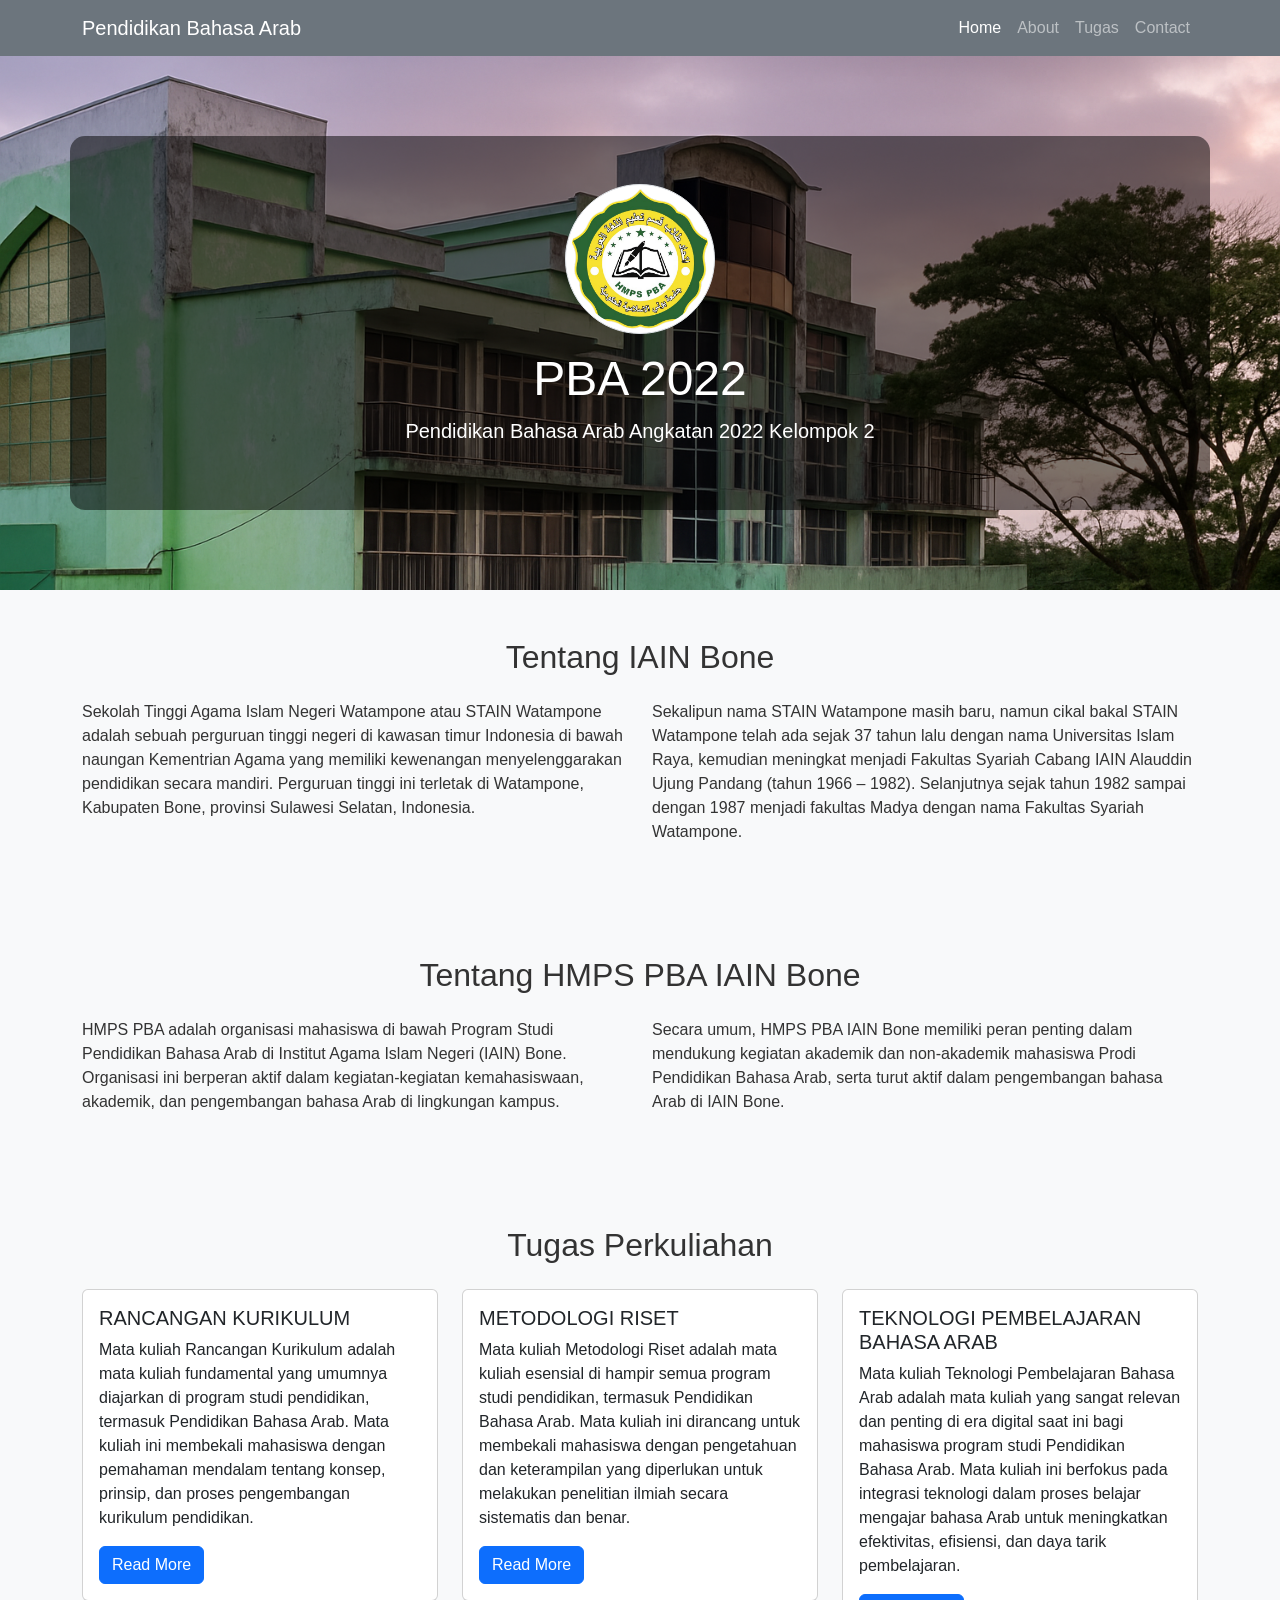
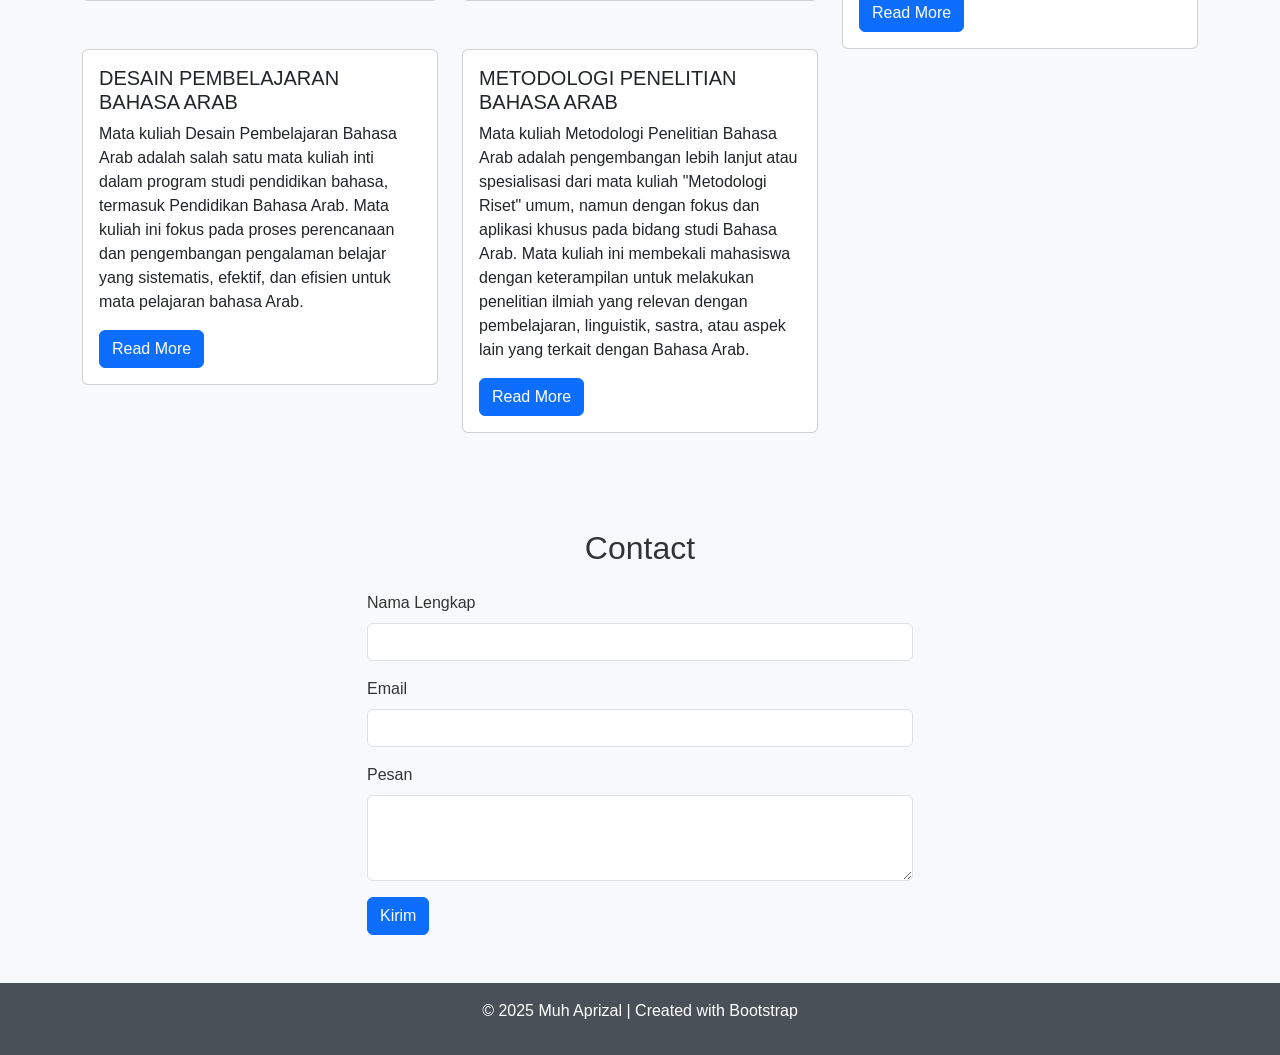
==== commit 0feee459: "Edit jumbotron: tambahkan background sampul" ====
--- a/index.html
+++ b/index.html
@@ -56,7 +56,7 @@
     </nav>
 
     <!-- Jumbotron -->
-    <section class="jumbotron text-center" style="background-image: url('img/sampul.jpg'); background-size: cover; background-position: center; color: white;">
+    <section class="jumbotron text-center" style="background-image: url('img/sampul_3.png'); background-size: cover; background-position: center; color: white;">
       <div class="container py-5" style="background-color: rgba(0, 0, 0, 0.5); border-radius: 15px;">
         <img src="img/logo.PNG" alt="Muh Aprizal" width="150" class="rounded-circle img-thumbnail mb-3" />
         <h1 class="display-5">PBA 2022</h1>
@@ -130,7 +130,7 @@
               <div class="card-body">
                 <h5 class="card-title">DESAIN PEMBELAJARAN BAHASA ARAB</h5>
                 <p class="card-text">Mata kuliah Desain Pembelajaran Bahasa Arab adalah salah satu mata kuliah inti dalam program studi pendidikan bahasa, termasuk Pendidikan Bahasa Arab. Mata kuliah ini fokus pada proses perencanaan dan pengembangan pengalaman belajar yang sistematis, efektif, dan efisien untuk mata pelajaran bahasa Arab.</p>
-                <a href="https://id.wikipedia.org/wiki/Eksistensialisme" class="btn btn-primary">Read More</a>
+                <a href="halaman_5.html" class="btn btn-primary">Read More</a>
               </div>
             </div>
           </div>
@@ -139,7 +139,7 @@
               <div class="card-body">
                 <h5 class="card-title">METODOLOGI PENELITIAN BAHASA ARAB</h5>
                 <p class="card-text">Mata kuliah Metodologi Penelitian Bahasa Arab adalah pengembangan lebih lanjut atau spesialisasi dari mata kuliah "Metodologi Riset" umum, namun dengan fokus dan aplikasi khusus pada bidang studi Bahasa Arab. Mata kuliah ini membekali mahasiswa dengan keterampilan untuk melakukan penelitian ilmiah yang relevan dengan pembelajaran, linguistik, sastra, atau aspek lain yang terkait dengan Bahasa Arab.</p>
-                <a href="https://id.wikipedia.org/wiki/Eksistensialisme" class="btn btn-primary">Read More</a>
+                <a href="halaman_6.html" class="btn btn-primary">Read More</a>
               </div>
             </div>
           </div>
